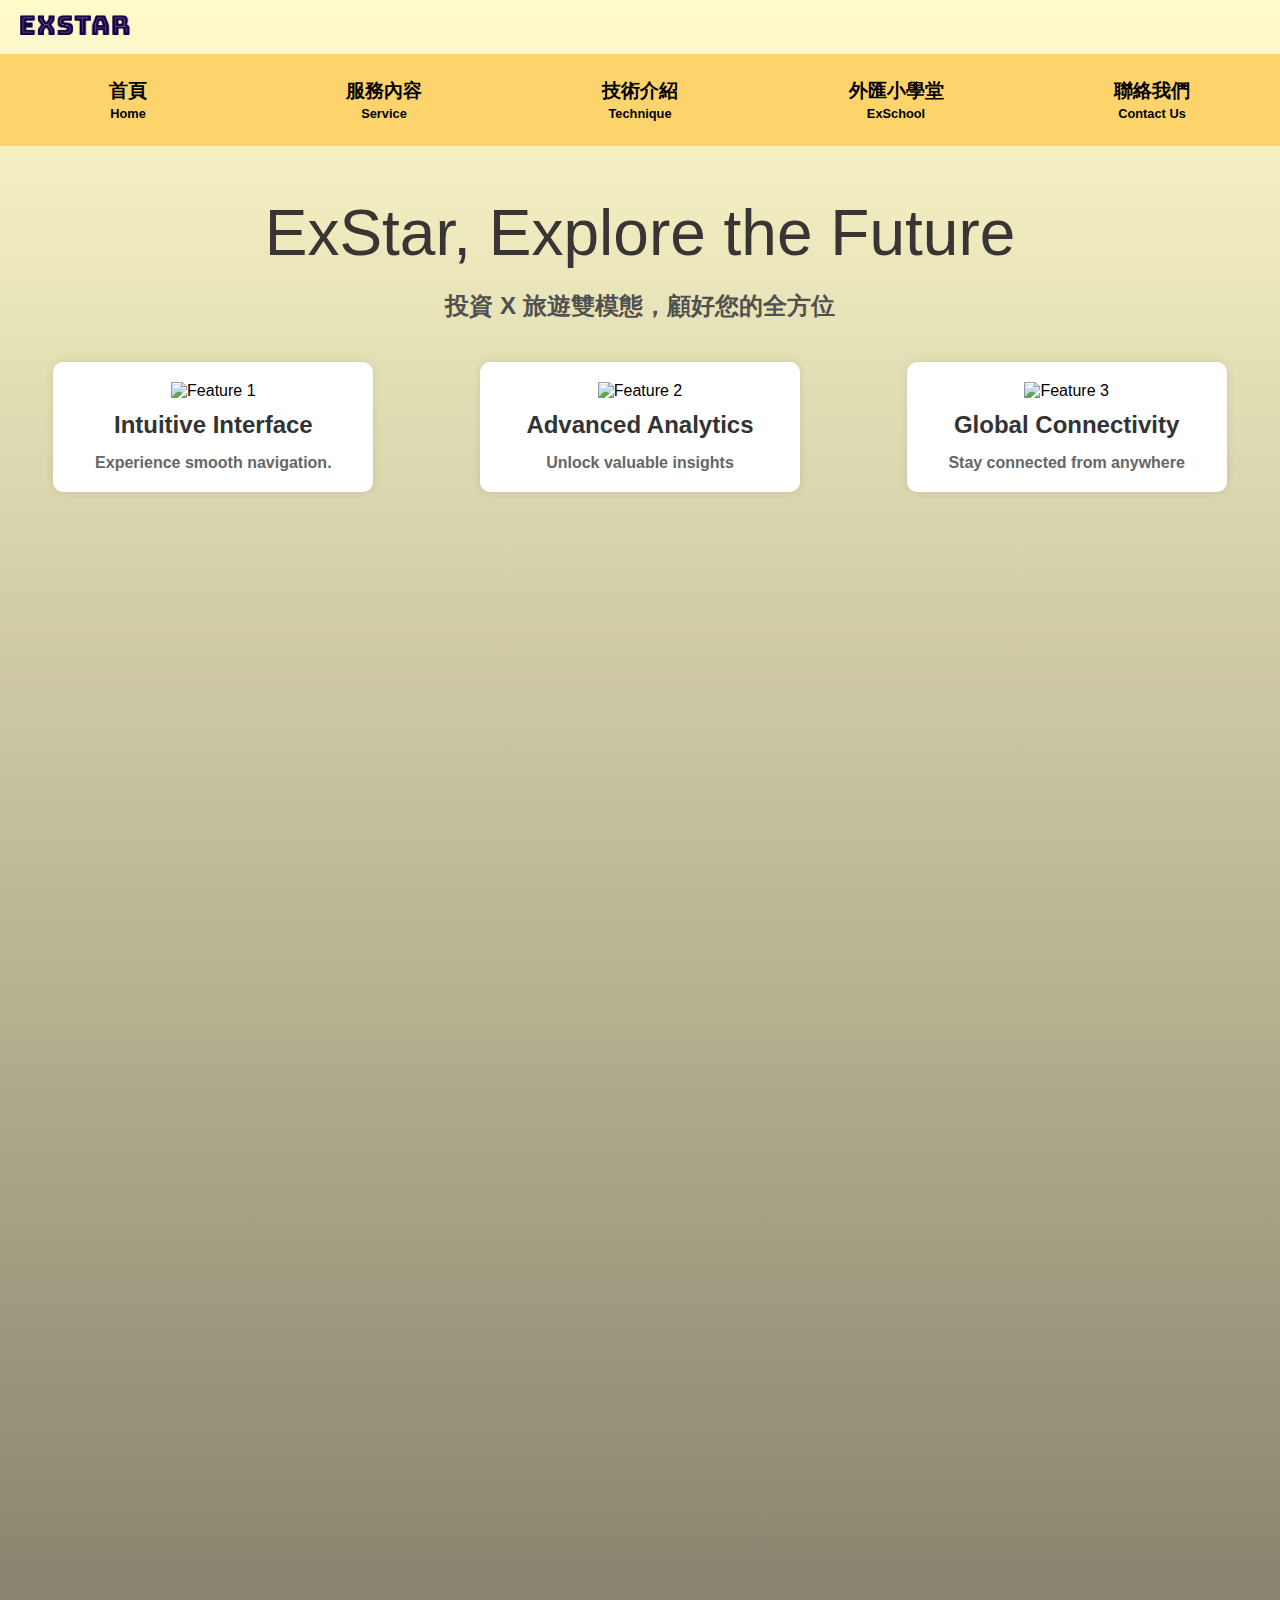
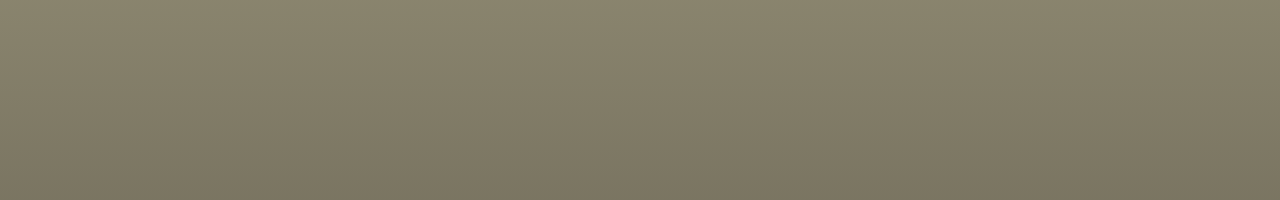
==== templates/index.html @ 622bfb04 "Add files via upload" ====
<!DOCTYPE html>
<html lang="en">
  <head>
    <meta charset="UTF-8" />
    <meta name="viewport" content="width=device-width, initial-scale=1.0" />
    <title>彗星導航</title>
    <script src="../static/script.js"></script>
    <link rel="stylesheet" href="../static/style.css" />
  </head>
  <body>
    <div class="banner">
      <div class="quote">
        <header>
          <nav>
            <img src="../static/image/ExStar.png" alt="ExStar" />
            <ul>
              <li class="Chinese"><a class="active" href="#">首頁</a></li>
              <li class="Chinese">
                <a href="#">服務內容</a>
                <div class="dropdown-content">
                  <a href="../static/service01.html">外匯技術分析圖表</a>
                  <a href="../static/service02.html">外匯時間序列緞帶圖分析</a>
                  <a href="./service03.html">Option 3</a>
                  <a href="./service04.html">投資 X 旅遊雙模態ChatBot</a>
                </div>
              </li>
              <li class="Chinese">
                <a href="../static/technique.html">技術介紹</a>
              </li>
              <li class="Chinese">
                <a href="../static/exschool.html">外匯小學堂</a>
              </li>
              <li class="Chinese">
                <a href="../static/contactus.html">聯絡我們</a>
              </li>
            </ul>
            <ul>
              <li class="English"><a class="active" href="#">Home</a></li>
              <li class="English">
                <a href="#">Service</a>
              </li>
              <li class="English">
                <a href="../static/technique.html">Technique</a>
              </li>
              <li class="English">
                <a href="../static/exschool.html">ExSchool</a>
              </li>
              <li class="English">
                <a href="../static/contactus.html">Contact Us</a>
              </li>
            </ul>
          </nav>
        </header>
        <main>
          <div class="background">
            <section class="product-features">
              <h2>ExStar, Explore the Future</h2>
              <p class="slogan">投資 X 旅遊雙模態，顧好您的全方位</p>
              <div class="feature-container">
                <div class="feature-item">
                  <div class="feature-icon">
                    <img
                      src="https://plus.unsplash.com/premium_photo-1700681802509-d31a20943657?w=500&auto=format&fit=crop&q=60&ixlib=rb-4.0.3&ixid=M3wxMjA3fDB8MHxzZWFyY2h8NXx8SW50dWl0aXZlJTIwSW50ZXJmYWNlfGVufDB8fDB8fHww"
                      alt="Feature 1"
                    />
                  </div>
                  <h3>Intuitive Interface</h3>
                  <p>Experience smooth navigation.</p>
                </div>
                <div class="feature-item">
                  <div class="feature-icon">
                    <img
                      src="https://images.unsplash.com/photo-1584291527908-033f4d6542c8?q=80&w=1925&auto=format&fit=crop&ixlib=rb-4.0.3&ixid=M3wxMjA3fDB8MHxwaG90by1wYWdlfHx8fGVufDB8fHx8fA%3D%3D"
                      alt="Feature 2"
                    />
                  </div>
                  <h3>Advanced Analytics</h3>
                  <p>Unlock valuable insights</p>
                </div>
                <div class="feature-item">
                  <div class="feature-icon">
                    <img
                      src="https://images.unsplash.com/photo-1451187580459-43490279c0fa?q=80&w=1772&auto=format&fit=crop&ixlib=rb-4.0.3&ixid=M3wxMjA3fDB8MHxwaG90by1wYWdlfHx8fGVufDB8fHx8fA%3D%3D"
                      alt="Feature 3"
                    />
                  </div>
                  <h3>Global Connectivity</h3>
                  <p>Stay connected from anywhere</p>
                </div>
              </div>
            </section>
          </div>
        </main>
        <script
          src="https://cdnjs.cloudflare.com/ajax/libs/canvas-nest.js/2.0.4/canvas-nest.js"
          integrity="sha512-P+NGabN/TJDOnCVOFJO+E06TBm4i+M8dTT91lWg/8UpwLrzicEXIypmABPpA47D0x6r+yxFHjYIZKWhc1h7xlQ=="
          crossorigin="anonymous"
          referrerpolicy="no-referrer"
          color="253,212,107"
          opacity="0.75"
          zIndex="-1"
          count="150"
        ></script>
      </div>
    </div>
  </body>
</html>
---- static/style.css ----
* {
  margin: 0;
  padding: 0;
  box-sizing: border-box;
  font-family: Helvetica, "Basier Circle", sans-serif;
}

h1,
h2,
h3,
h4,
h5,
h6 {
  font-weight: normal;
}

.banner {
  width: 100%;
  height: 1800px;
  background-image: linear-gradient(
      to bottom,
      rgb(255, 251, 203),
      rgba(48, 39, 7, 0.6)
    ),
    url("https://images.unsplash.com/photo-1669881336715-5a51a78d5434?q=80&w=1932&auto=format&fit=crop&ixlib=rb-4.0.3&ixid=M3wxMjA3fDB8MHxwaG90by1wYWdlfHx8fGVufDB8fHx8fA%3D%3D");
}

.quote {
  margin: 0 auto;
}

/* 前置樣式設定，將所有元素的邊距、內距歸零，盒模型設定為邊框盒模型，字體設定為DFkai-sb、sans-serif字型。 */

header nav {
  font-weight: bold;
}

header nav img {
  width: 150px;
  height: 50px;
  padding: 15px 20px;
}

header nav ul {
  /* box-sizing: content-box; */
  background-color: #fdd46b;
  display: flex;
  justify-content: space-around;
  list-style-type: none;
  align-items: center;
  text-align: center;
}

/*  */
.dropdown-content {
  display: none; /* 隱藏下拉式選單 */
  position: absolute;
  background-color: #f9f9f9;
  min-width: 160px;
  box-shadow: 0px 8px 16px 0px rgba(0, 0, 0, 0.5);
  z-index: 1;
}

.Chinese:hover .dropdown-content {
  display: block; /* 顯示下拉式選單 */
}

.dropdown-content a {
  color: black;
  padding: 12px 16px;
  text-decoration: none;
  display: block;
}

.dropdown-content a:hover {
  background-color: #fdd46b;
  box-shadow: 0px 0px 5px rgba(0, 0, 0, 1); /* 內框陰影 */
}

/*  */
header nav ul li.Chinese {
  width: 150px;
  padding: 24px 24px 0px 24px;
}

header nav ul li.English {
  width: 150px;
  padding: 0px 24px 24px 24px;
}

nav ul li.Chinese a {
  color: rgb(0, 0, 0);
  text-decoration: none;
  font-size: 1.2rem;
  transition: all 0.3s ease;
}

nav ul li.English a {
  color: rgb(0, 0, 0);
  text-decoration: none;
  font-size: 0.8rem;
  transition: all 0.3s ease;
}

/* header的設定 接下來為各頁的自我設計 */

/* index.html */
.product-features {
  padding: 50px 0;
  text-align: center;
  /* background-color: #f3f3f3; */
}

.product-features h2 {
  font-size: 4rem;
  margin-bottom: 20px;
  color: #393535;
  font-family: "Franklin Gothic Medium", "Arial Narrow", Arial, sans-serif;
}

.product-features .slogan {
  font-size: 1.5rem;
  color: #505050;
  margin-bottom: 40px;
  font-weight: 700;
  font-family: "Franklin Gothic Medium", "Arial Narrow", Arial, sans-serif;
}

.feature-container {
  display: flex;
  justify-content: space-around;
}

.feature-item {
  width: 320px;
  padding: 20px;
  background-color: #fff;
  border-radius: 10px;
  box-shadow: 0 0 10px rgba(0, 0, 0, 0.1);
  cursor: pointer;
  transition: scale 0.25s ease-in-out, opacity 0.25s ease-in-out,
    filter 0.25s ease-in-out;
  &:hover {
    scale: 1.1;
  }
}

.feature-item:has(.feature-item:hover).feature-container:not(:hover) {
  scale: 0.8;
  opacity: 0.8;
  filter: blur(4px);
}

.feature-icon img {
  width: 240px;
  height: 160px;
}

.feature-item h3 {
  padding: 0.7rem 0 0.3rem 0;
  font-size: 1.5rem;
  margin-bottom: 10px;
  color: #333;
  font-weight: 800;
}

.feature-item p {
  font-size: 1rem;
  color: #666;
  font-weight: 600;
}

/* service.html */

main.no-flex {
  display: block;
  text-align: center;
}

h2.ser {
  margin: 20px 300px;
  padding: 0.5rem 0 0.5rem 0;
  font-size: 2.5rem;
  font-weight: 1000;
  color: rgb(55, 45, 4);
}

.tradingview-widget-container {
  margin: 0px 20px 20px 20px;
  padding: 20px;
  background-color: #f0f0f0; /* 將背景色改為灰色 */
  box-shadow: 5px 5px 2px 2px rgba(0, 0, 0, 0.3);
  border-radius: 10px; /* 添加圓角 */
}

.Figma {
  margin: 0px 20px 20px 20px;
  padding: 20px;
  background-color: #ffffff; /* 將背景色改為灰色 */
  box-shadow: 5px 5px 2px 2px rgba(0, 0, 0, 0.3);
  border-radius: 10px; /* 添加圓角 */
}

.scatter {
  margin: 0px 20px 20px 20px;
  padding: 20px;
  background-color: #ffffff; /* 將背景色改為灰色 */
  box-shadow: 5px 5px 2px 2px rgba(0, 0, 0, 0.3);
  border-radius: 10px; /* 添加圓角 */
}

.tech {
  display: flex;
  justify-content: center;
  align-items: center;
}

.system {
  width: 60%;
  height: 100%;
  margin: 20px 20px 20px 20px;
  padding: 0px;
  background-color: #ffffff; /* 將背景色改為灰色 */
  box-shadow: 5px 5px 2px 2px rgba(0, 0, 0, 0.3);
  border-radius: 10px; /* 添加圓角 */
  display: flex;
  justify-content: center;
  align-items: center;
}
.system img {
  width: 100%;
  height: 100%;
}

/* technique */

body {
  font-family: Arial, sans-serif;
  background-color: #eaeaea; /* 添加背景顏色 */
  margin: 0;
  padding: 0;
}

.teach {
  display: flex;
  justify-content: space-between;
  gap: 20px;
  padding: 20px;
  border-radius: 10px;
}

.teach-end {
  flex: 1;
  background-color: white;
  padding: 20px;
  border-radius: 8px;
  box-shadow: 0 0 10px rgba(0, 0, 0, 0.1);
  transition: box-shadow 0.3s ease, transform 0.3s ease;
}

.teach-end:hover {
  box-shadow: 0 0 20px rgba(0, 0, 0, 0.2);
  transform: translateY(-5px); /* 添加懸浮效果 */
  -webkit-box-shadow: 0px 0px 15px 3px rgba(255, 234, 46, 0.9);
  -moz-box-shadow: 0px 0px 15px 3px rgba(255, 234, 46, 0.9);
  box-shadow: 0px 0px 15px 3px rgba(255, 234, 46, 0.9);
}

.teach-title {
  font-size: 1.5em;
  margin-bottom: 10px;
  font-weight: 900;
  background: linear-gradient(45deg, #ff6f61, #d64b97);
  -webkit-background-clip: text;
  color: transparent;
}

.teach-subtitle {
  font-size: 1.2em;
  font-weight: 600;
  margin-bottom: 15px;
  background: linear-gradient(45deg, #6b5b95, #88b04b);
  -webkit-background-clip: text;
  color: transparent;
}

.teach-list {
  list-style: none;
  padding: 0;
}

.teach-item {
  margin-bottom: 10px;
}

.teach-item strong {
  font-weight: bold;
  display: block;
  margin-bottom: 5px;
  color: #333; /* 加深文字顏色 */
}

.teach-item {
  border-left: 4px solid #ff6f61; /* 添加左邊框顏色 */
  padding-left: 10px;
  transition: border-color 0.3s ease;
}

.teach-item:hover {
  border-color: #d64b97; /* 添加懸浮效果變色 */
}

/* exschool */
/* 現有CSS保持不變，新增以下CSS */

.forex-school {
  padding: 40px 20px;
  max-width: 1300px;
  margin: 0 auto;
  margin-top: 40px;
  border-radius: 8px;
  box-shadow: 0 0 15px rgba(0, 0, 0, 0.2);
}

.forex-school h1 {
  text-align: center;
  font-size: 2.5em;
  margin-bottom: 20px;
  color: #333;
  font-weight: 900;
}

.terms {
  display: flex;
  flex-wrap: wrap;
  gap: 20px;
}

.term {
  flex: 1 1 calc(33.333% - 20px);
  background-color: #fff;
  border: 1px solid #ddd;
  border-radius: 8px;
  padding: 20px;
  box-shadow: 0 0 10px rgba(0, 0, 0, 0.1);
  transition: transform 0.3s ease, box-shadow 0.3s ease,
    background-color 0.3s ease;
  background: linear-gradient(45deg, #e3ffe7, #d9e7ff); /* 添加漸變背景色 */
}

.term:hover {
  font-weight: 700;
  transform: translateY(-5px);
  box-shadow: 0 0 20px rgba(0, 0, 0, 0.2);
  background-color: #f0f8ff; /* 懸浮時改變背景色 */
}

.term h2 {
  font-weight: 600;
  font-size: 1.5em;
  color: #444;
  margin-bottom: 10px;
}

.term p {
  font-size: 1em;
  color: #666;
  line-height: 1.5;
  margin-bottom: 10px;
}

.term p:last-child {
  margin-bottom: 0; /* 最後一段落沒有下邊距 */
}

/* 添加動畫效果 */
@keyframes fadeInUp {
  from {
    transform: translateY(20px);
    opacity: 0;
  }
  to {
    transform: translateY(0);
    opacity: 1;
  }
}

.term {
  animation: fadeInUp 0.5s ease-out;
}

/* 背景動態效果 */
canvas {
  position: fixed;
  top: 0;
  left: 0;
  z-index: -1;
}

/* contactus */
.contact-us {
  padding: 20px;
  max-width: 1000px;
  margin: 0 auto;
  margin-top: 40px;
  background-color: rgba(34, 34, 34, 0.8);
  border-radius: 10px;
  box-shadow: 0 0 15px rgba(0, 0, 0, 0.5);
  color: #ffffff;
}

.contact-us h1 {
  text-align: center;
  font-size: 2.5em;
  margin-bottom: 20px;
  color: #ffd700;
  font-weight: 900;
}

.contact-us p {
  text-align: center;
  font-size: 1.2em;
  margin-bottom: 20px;
  font-weight: 600;
}

.contact-details {
  display: flex;
  flex-wrap: wrap;
  justify-content: space-between;
}

.contact-method {
  flex: 1 1 45%;
  margin: 10px;
  background: linear-gradient(135deg, #ecbac4, #a8b0db);
  padding: 15px;
  border: 3px solid rgb(255, 255, 255);
  border-radius: 10px;
  box-shadow: 0 0 10px rgba(0, 0, 0, 0.2);
  color: #ffffff;
  display: flex;
  flex-direction: column;
  align-items: center;
  justify-content: center;
  text-align: center;
  transition: transform 0.3s, background-color 0.3s;
}

.contact-method:hover {
  transform: translateY(-5px);
  background: linear-gradient(135deg, #a8b0db, #ecbac4);
}

.contact-method h2 {
  font-size: 1.5em;
  margin-bottom: 10px;
  color: black;
  font-weight: 700;
}

.contact-method p,
.contact-method a {
  font-size: 1.1em;
  color: #000000;
  text-decoration: none;
  font-weight: 400;
}

.contact-method a:hover {
  text-decoration: underline;
}

.contact-form {
  margin-top: 20px;
}

.contact-form h2 {
  font-size: 1.8em;
  margin-bottom: 10px;
  color: #ffd700;
}

.contact-form label {
  font-size: 1.1em;
  margin-bottom: 5px;
  display: block;
  color: #ffffff;
}

.contact-form input,
.contact-form textarea {
  width: 100%;
  padding: 10px;
  margin-bottom: 15px;
  border: 1px solid #ddd;
  border-radius: 5px;
  font-size: 1.1em;
}

.contact-form input {
  background-color: rgba(255, 255, 255, 0.2);
  color: #ffffff;
}

.contact-form textarea {
  background-color: rgba(255, 255, 255, 0.2);
  color: #ffffff;
}

.contact-form button {
  padding: 10px 20px;
  background-color: #ffd700;
  border: none;
  border-radius: 5px;
  font-size: 1.2em;
  cursor: pointer;
  transition: background-color 0.3s;
}

.contact-form button:hover {
  background-color: #ffc107;
}

.social-icon {
  width: 40px;
  height: 40px;
  margin-left: 20px;
  margin-right: 8px;
  vertical-align: middle;
}
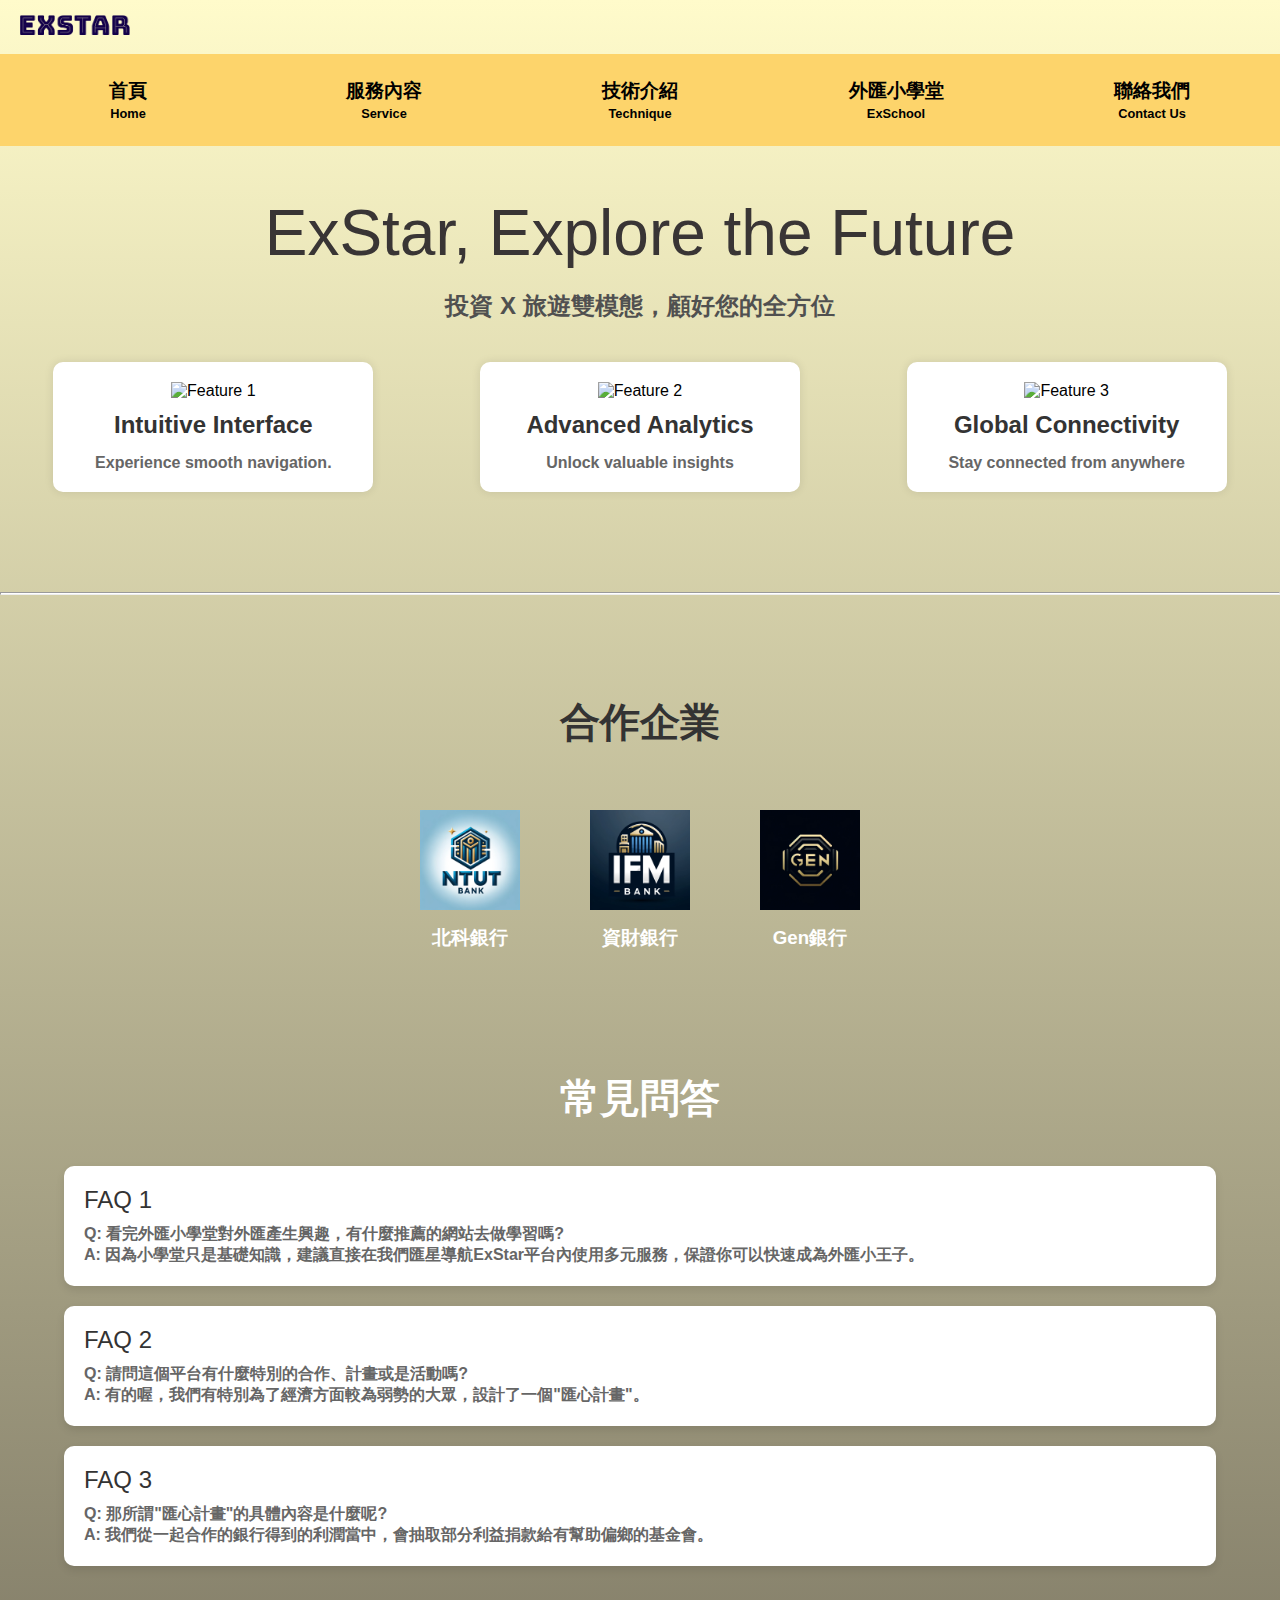
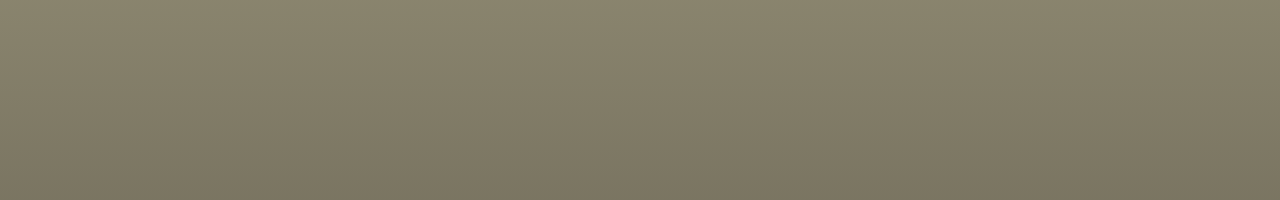
==== commit e346b009: "Add files via upload" ====
--- a/templates/index.html
+++ b/templates/index.html
@@ -1,107 +1,113 @@
 <!DOCTYPE html>
 <html lang="en">
-  <head>
-    <meta charset="UTF-8" />
-    <meta name="viewport" content="width=device-width, initial-scale=1.0" />
-    <title>彗星導航</title>
-    <script src="../static/script.js"></script>
-    <link rel="stylesheet" href="../static/style.css" />
-  </head>
-  <body>
-    <div class="banner">
-      <div class="quote">
-        <header>
-          <nav>
-            <img src="../static/image/ExStar.png" alt="ExStar" />
-            <ul>
-              <li class="Chinese"><a class="active" href="#">首頁</a></li>
-              <li class="Chinese">
-                <a href="#">服務內容</a>
-                <div class="dropdown-content">
-                  <a href="../static/service01.html">外匯技術分析圖表</a>
-                  <a href="../static/service02.html">外匯時間序列緞帶圖分析</a>
-                  <a href="./service03.html">Option 3</a>
-                  <a href="./service04.html">投資 X 旅遊雙模態ChatBot</a>
+<head>
+  <meta charset="UTF-8" />
+  <meta name="viewport" content="width=device-width, initial-scale=1.0" />
+  <title>彗星導航</title>
+  <script src="../static/script.js"></script>
+  <link rel="stylesheet" href="../static/style.css" />
+</head>
+<body>
+  <div class="banner">
+    <div class="quote">
+      <header>
+        <nav>
+          <img src="../static/image/ExStar.png" alt="ExStar" />
+          <ul>
+            <li class="Chinese"><a class="active" href="#">首頁</a></li>
+            <li class="Chinese">
+              <a href="#">服務內容</a>
+              <div class="dropdown-content">
+                <a href="../static/service01.html">外匯技術分析圖表</a>
+                <a href="../static/service02.html">外匯數據視覺化分析</a>
+                <a href="./service03.html">外匯事件時間軸 AI分析服務</a>
+                <a href="./service04.html">投資 X 旅遊雙模態ChatBot</a>
+              </div>
+            </li>
+            <li class="Chinese"><a href="../static/technique.html">技術介紹</a></li>
+            <li class="Chinese"><a href="../static/exschool.html">外匯小學堂</a></li>
+            <li class="Chinese"><a href="../static/contactus.html">聯絡我們</a></li>
+          </ul>
+          <ul>
+            <li class="English"><a class="active" href="#">Home</a></li>
+            <li class="English"><a href="#">Service</a></li>
+            <li class="English"><a href="../static/technique.html">Technique</a></li>
+            <li class="English"><a href="../static/exschool.html">ExSchool</a></li>
+            <li class="English"><a href="../static/contactus.html">Contact Us</a></li>
+          </ul>
+        </nav>
+      </header>
+      <main>
+        <div class="background">
+          <section class="product-features">
+            <h2>ExStar, Explore the Future</h2>
+            <p class="slogan">投資 X 旅遊雙模態，顧好您的全方位</p>
+            <div class="feature-container">
+              <div class="feature-item">
+                <div class="feature-icon">
+                  <img src="https://plus.unsplash.com/premium_photo-1700681802509-d31a20943657?w=500&auto=format&fit=crop&q=60&ixlib=rb-4.0.3&ixid=M3wxMjA3fDB8MHxzZWFyY2h8NXx8SW50dWl0aXZlJTIwSW50ZXJmYWNlfGVufDB8fDB8fHww" alt="Feature 1" />
                 </div>
-              </li>
-              <li class="Chinese">
-                <a href="../static/technique.html">技術介紹</a>
-              </li>
-              <li class="Chinese">
-                <a href="../static/exschool.html">外匯小學堂</a>
-              </li>
-              <li class="Chinese">
-                <a href="../static/contactus.html">聯絡我們</a>
-              </li>
-            </ul>
-            <ul>
-              <li class="English"><a class="active" href="#">Home</a></li>
-              <li class="English">
-                <a href="#">Service</a>
-              </li>
-              <li class="English">
-                <a href="../static/technique.html">Technique</a>
-              </li>
-              <li class="English">
-                <a href="../static/exschool.html">ExSchool</a>
-              </li>
-              <li class="English">
-                <a href="../static/contactus.html">Contact Us</a>
-              </li>
-            </ul>
-          </nav>
-        </header>
-        <main>
-          <div class="background">
-            <section class="product-features">
-              <h2>ExStar, Explore the Future</h2>
-              <p class="slogan">投資 X 旅遊雙模態，顧好您的全方位</p>
-              <div class="feature-container">
-                <div class="feature-item">
-                  <div class="feature-icon">
-                    <img
-                      src="https://plus.unsplash.com/premium_photo-1700681802509-d31a20943657?w=500&auto=format&fit=crop&q=60&ixlib=rb-4.0.3&ixid=M3wxMjA3fDB8MHxzZWFyY2h8NXx8SW50dWl0aXZlJTIwSW50ZXJmYWNlfGVufDB8fDB8fHww"
-                      alt="Feature 1"
-                    />
-                  </div>
-                  <h3>Intuitive Interface</h3>
-                  <p>Experience smooth navigation.</p>
+                <h3>Intuitive Interface</h3>
+                <p>Experience smooth navigation.</p>
+              </div>
+              <div class="feature-item">
+                <div class="feature-icon">
+                  <img src="https://images.unsplash.com/photo-1584291527908-033f4d6542c8?q=80&w=1925&auto=format&fit=crop&ixlib=rb-4.0.3&ixid=M3wxMjA3fDB8MHxwaG90by1wYWdlfHx8fGVufDB8fHx8fA%3D%3D" alt="Feature 2" />
                 </div>
-                <div class="feature-item">
-                  <div class="feature-icon">
-                    <img
-                      src="https://images.unsplash.com/photo-1584291527908-033f4d6542c8?q=80&w=1925&auto=format&fit=crop&ixlib=rb-4.0.3&ixid=M3wxMjA3fDB8MHxwaG90by1wYWdlfHx8fGVufDB8fHx8fA%3D%3D"
-                      alt="Feature 2"
-                    />
-                  </div>
-                  <h3>Advanced Analytics</h3>
-                  <p>Unlock valuable insights</p>
+                <h3>Advanced Analytics</h3>
+                <p>Unlock valuable insights</p>
+              </div>
+              <div class="feature-item">
+                <div class="feature-icon">
+                  <img src="https://images.unsplash.com/photo-1451187580459-43490279c0fa?q=80&w=1772&auto=format&fit=crop&ixlib=rb-4.0.3&ixid=M3wxMjA3fDB8MHxwaG90by1wYWdlfHx8fGVufDB8fHx8fA%3D%3D" alt="Feature 3" />
                 </div>
-                <div class="feature-item">
-                  <div class="feature-icon">
-                    <img
-                      src="https://images.unsplash.com/photo-1451187580459-43490279c0fa?q=80&w=1772&auto=format&fit=crop&ixlib=rb-4.0.3&ixid=M3wxMjA3fDB8MHxwaG90by1wYWdlfHx8fGVufDB8fHx8fA%3D%3D"
-                      alt="Feature 3"
-                    />
-                  </div>
-                  <h3>Global Connectivity</h3>
-                  <p>Stay connected from anywhere</p>
-                </div>
+                <h3>Global Connectivity</h3>
+                <p>Stay connected from anywhere</p>
               </div>
-            </section>
-          </div>
-        </main>
-        <script
-          src="https://cdnjs.cloudflare.com/ajax/libs/canvas-nest.js/2.0.4/canvas-nest.js"
-          integrity="sha512-P+NGabN/TJDOnCVOFJO+E06TBm4i+M8dTT91lWg/8UpwLrzicEXIypmABPpA47D0x6r+yxFHjYIZKWhc1h7xlQ=="
-          crossorigin="anonymous"
-          referrerpolicy="no-referrer"
-          color="253,212,107"
-          opacity="0.75"
-          zIndex="-1"
-          count="150"
-        ></script>
-      </div>
+            </div>
+          </section>
+          <!-- 新增合作企業區塊 -->
+          <hr>
+          <section class="partners">
+            <h2>合作企業</h2>
+            <div class="partners-container">
+              <div class="partner-item">
+                <img src="../static/image/NTUT.webp" alt="北科銀行" class="partner-logo" />
+                <h3>北科銀行</h3>
+              </div>
+              <div class="partner-item">
+                <img src="../static/image/IFM.webp" alt="資財銀行" class="partner-logo" />
+                <h3>資財銀行</h3>
+              </div>
+              <div class="partner-item">
+                <img src="../static/image/Gen.webp" alt="Gen銀行" class="partner-logo" />
+                <h3>Gen銀行</h3>
+              </div>
+            </div>
+          </section>
+          <!-- 新增常見問答區塊 -->
+          <section class="faq">
+            <h2>常見問答</h2>
+            <div class="faq-item">
+              <h3>FAQ 1</h3>
+              <p><strong>Q:</strong> 看完外匯小學堂對外匯產生興趣，有什麼推薦的網站去做學習嗎?</p>
+              <p><strong>A:</strong> 因為小學堂只是基礎知識，建議直接在我們匯星導航ExStar平台內使用多元服務，保證你可以快速成為外匯小王子。</p>
+            </div>
+            <div class="faq-item">
+              <h3>FAQ 2</h3>
+              <p><strong>Q:</strong> 請問這個平台有什麼特別的合作、計畫或是活動嗎?</p>
+              <p><strong>A:</strong> 有的喔，我們有特別為了經濟方面較為弱勢的大眾，設計了一個"匯心計畫"。</p>
+            </div>
+            <div class="faq-item">
+              <h3>FAQ 3</h3>
+              <p><strong>Q:</strong> 那所謂"匯心計畫"的具體內容是什麼呢?</p>
+              <p><strong>A:</strong> 我們從一起合作的銀行得到的利潤當中，會抽取部分利益捐款給有幫助偏鄉的基金會。</p>
+            </div>
+          </section>
+        </div>
+      </main>
+      <script src="https://cdnjs.cloudflare.com/ajax/libs/canvas-nest.js/2.0.4/canvas-nest.js" integrity="sha512-P+NGabN/TJDOnCVOFJO+E06TBm4i+M8dTT91lWg/8UpwLrzicEXIypmABPpA47D0x6r+yxFHjYIZKWhc1h7xlQ==" crossorigin="anonymous" referrerpolicy="no-referrer" color="253,212,107" opacity="0.75" zIndex="-1" count="150"></script>
     </div>
-  </body>
+  </div>
+</body>
 </html>
--- a/static/style.css
+++ b/static/style.css
@@ -529,3 +529,183 @@
   margin-right: 8px;
   vertical-align: middle;
 }
+
+/* service03 */
+
+/* 新增的樣式放在原有的 CSS 後面 */
+
+.timeline-container {
+  display: flex;
+  flex-direction: row;
+  justify-content: space-between;
+  padding: 20px;
+  max-width: 1400px;
+  margin: 0 auto;
+}
+.timeline {
+  width: 80%;
+  background: #fff;
+  padding: 20px;
+  border-radius: 10px;
+  box-shadow: 0 0 10px rgba(0, 0, 0, 0.1);
+  overflow-y: auto;
+  height: 600px;
+  margin-right: 5%;
+}
+.event {
+  margin-bottom: 20px;
+  padding: 10px;
+  border-left: 5px solid #007bff;
+  background: #f4f4f4;
+  transition: background 0.3s;
+}
+.event:hover {
+  background: #e2e2e2;
+}
+.event h4 {
+  margin-bottom: 5px;
+  color: #333;
+}
+.event p {
+  color: #555;
+}
+#scatter {
+  width: 100%;
+  height: 600px;
+  background: #fff;
+  border-radius: 10px;
+  box-shadow: 0 0 10px rgba(0, 0, 0, 0.1);
+}
+.fade-in {
+  animation: fadeIn 1s ease-in;
+}
+@keyframes fadeIn {
+  from { opacity: 0; }
+  to { opacity: 1; }
+}
+
+main.sethree {
+  display: block;
+  text-align: center;
+}
+
+h2.ana {
+  margin: 20px 300px;
+  padding: 0.5rem 0 0.5rem 0;
+  font-size: 2.5rem;
+  font-weight: 600;
+  color: rgb(55, 45, 4);
+}
+
+/* 合作企業 */
+.partners {
+  text-align: center;
+  padding: 50px 0;
+}
+
+.partners h2 {
+  font-size: 2.5rem;
+  font-weight:600;
+  color: #333;
+  margin-bottom: 40px;
+}
+
+.partners-container {
+  display: flex;
+  justify-content: center;
+  gap: 30px;
+}
+
+.partner-item {
+  padding: 20px;
+  color:white;
+  transition: transform 0.3s, box-shadow 0.3s, background-color 0.3s, color 0.3s;
+  border-radius:5px;
+  text-align: center;
+  display: flex;
+  flex-direction: column;
+  align-items: center;
+}
+
+.partner-item h3{
+  font-weight:900;
+}
+
+.partner-logo {
+  max-width: 100px;
+  margin-bottom: 15px;
+}
+
+.partner-info {
+  text-align: left;
+}
+
+.partner-info h3 {
+  font-size: 1.5rem;
+  color: #fff;
+  transition: color 0.3s;
+}
+
+.partner-info p {
+  font-size: 1rem;
+  color: #666;
+  margin-top: 10px;
+}
+
+.partner-item:hover {
+  transform: translateY(-10px);
+  box-shadow: 0 8px 16px rgba(0, 0, 0, 0.2);
+  background-color: #fff;
+  color: #000;
+}
+
+.partner-item:hover .partner-item {
+  color: #000;
+}
+
+hr {
+  border: 3;
+  height: 3px;
+  background: #fff;
+  margin: 50px 0;
+}
+
+/* 常見問答 */
+.faq {
+  text-align: left;
+  padding: 50px 5%;
+}
+
+.faq h2 {
+  font-size: 2.5rem;
+  color: #fff;
+  font-weight: 600;
+  margin-bottom: 40px;
+  text-align: center;
+}
+
+.faq-item {
+  background: #fff;
+  padding: 20px;
+  border-radius: 10px;
+  box-shadow: 0 4px 8px rgba(0, 0, 0, 0.1);
+  transition: transform 0.3s, box-shadow 0.3s;
+  margin-bottom: 20px;
+}
+
+.faq-item h3 {
+  font-size: 1.5rem;
+  color: #333;
+  margin-bottom: 10px;
+}
+
+.faq-item p {
+  font-size: 1rem;
+  color: #666;
+  font-weight:600;
+}
+
+.faq-item:hover {
+  transform: translateY(-10px);
+  box-shadow: 0 8px 16px rgba(0, 0, 0, 0.2);
+}